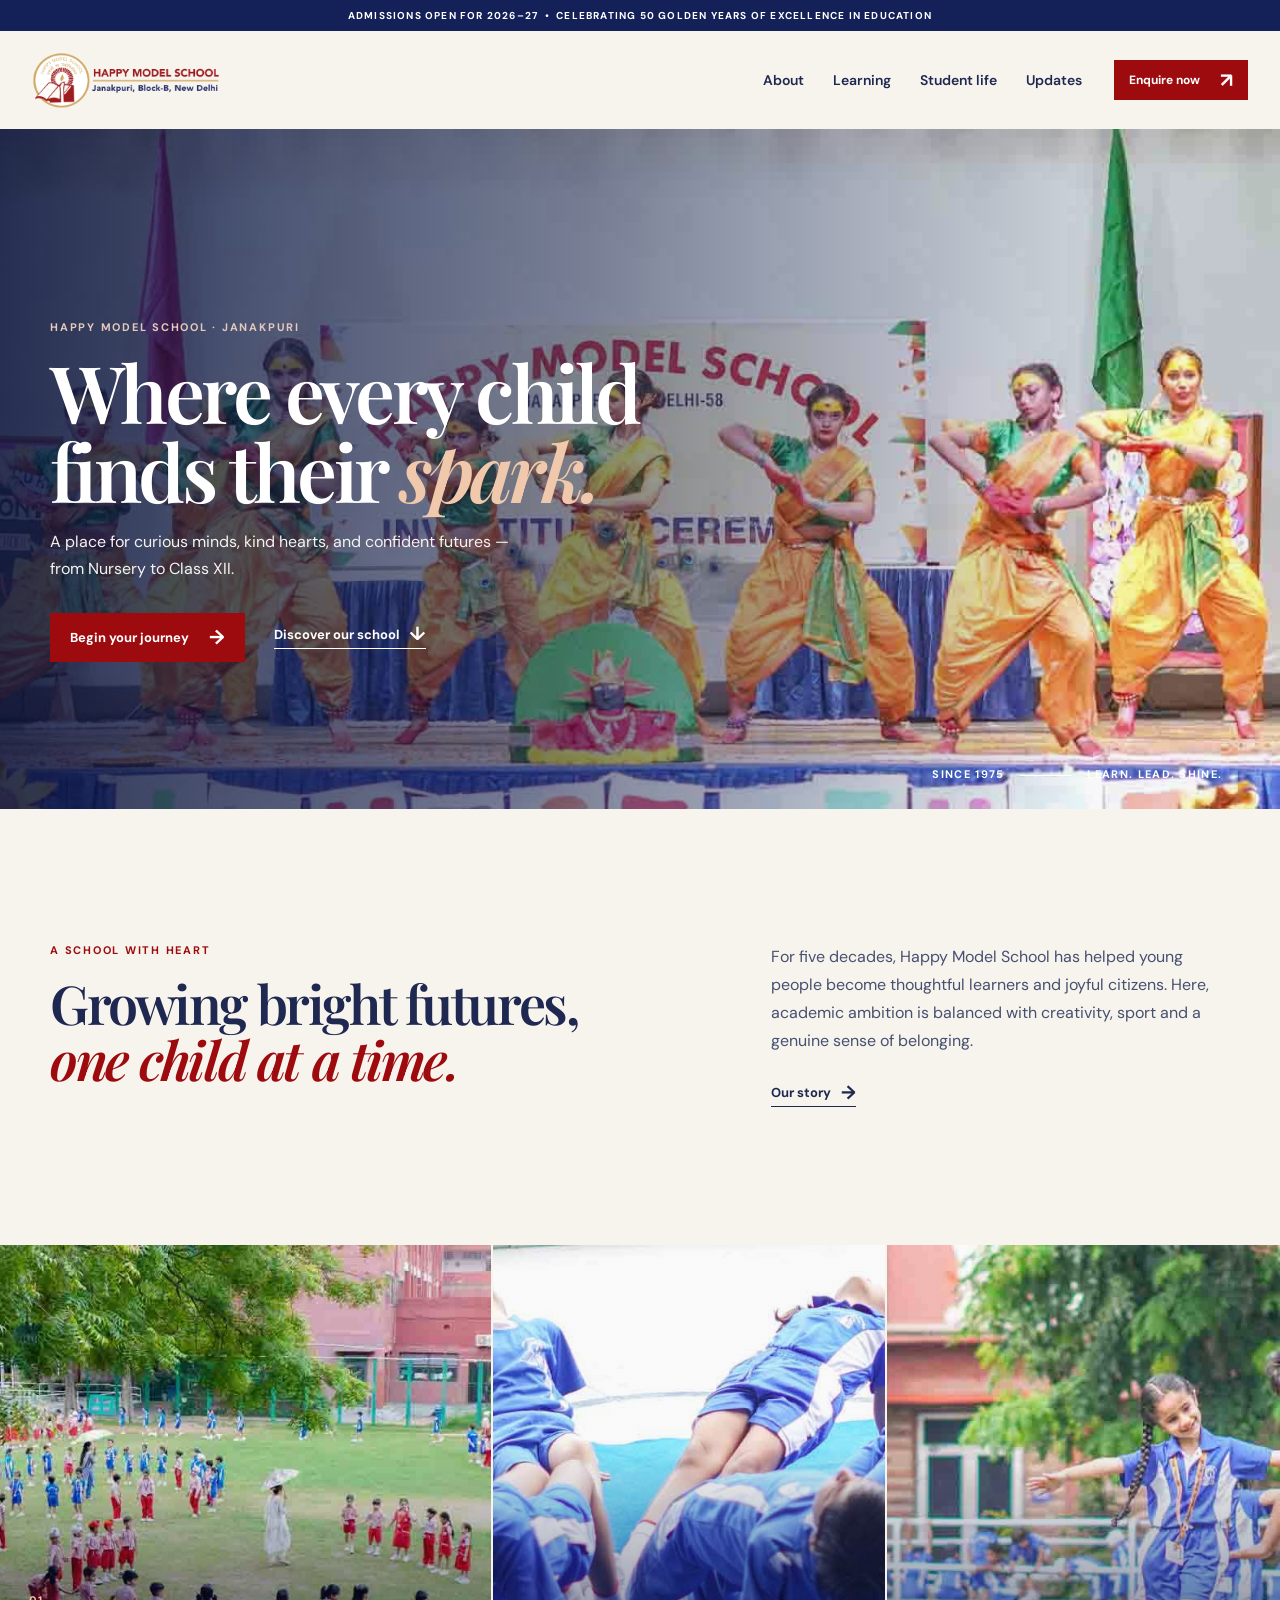
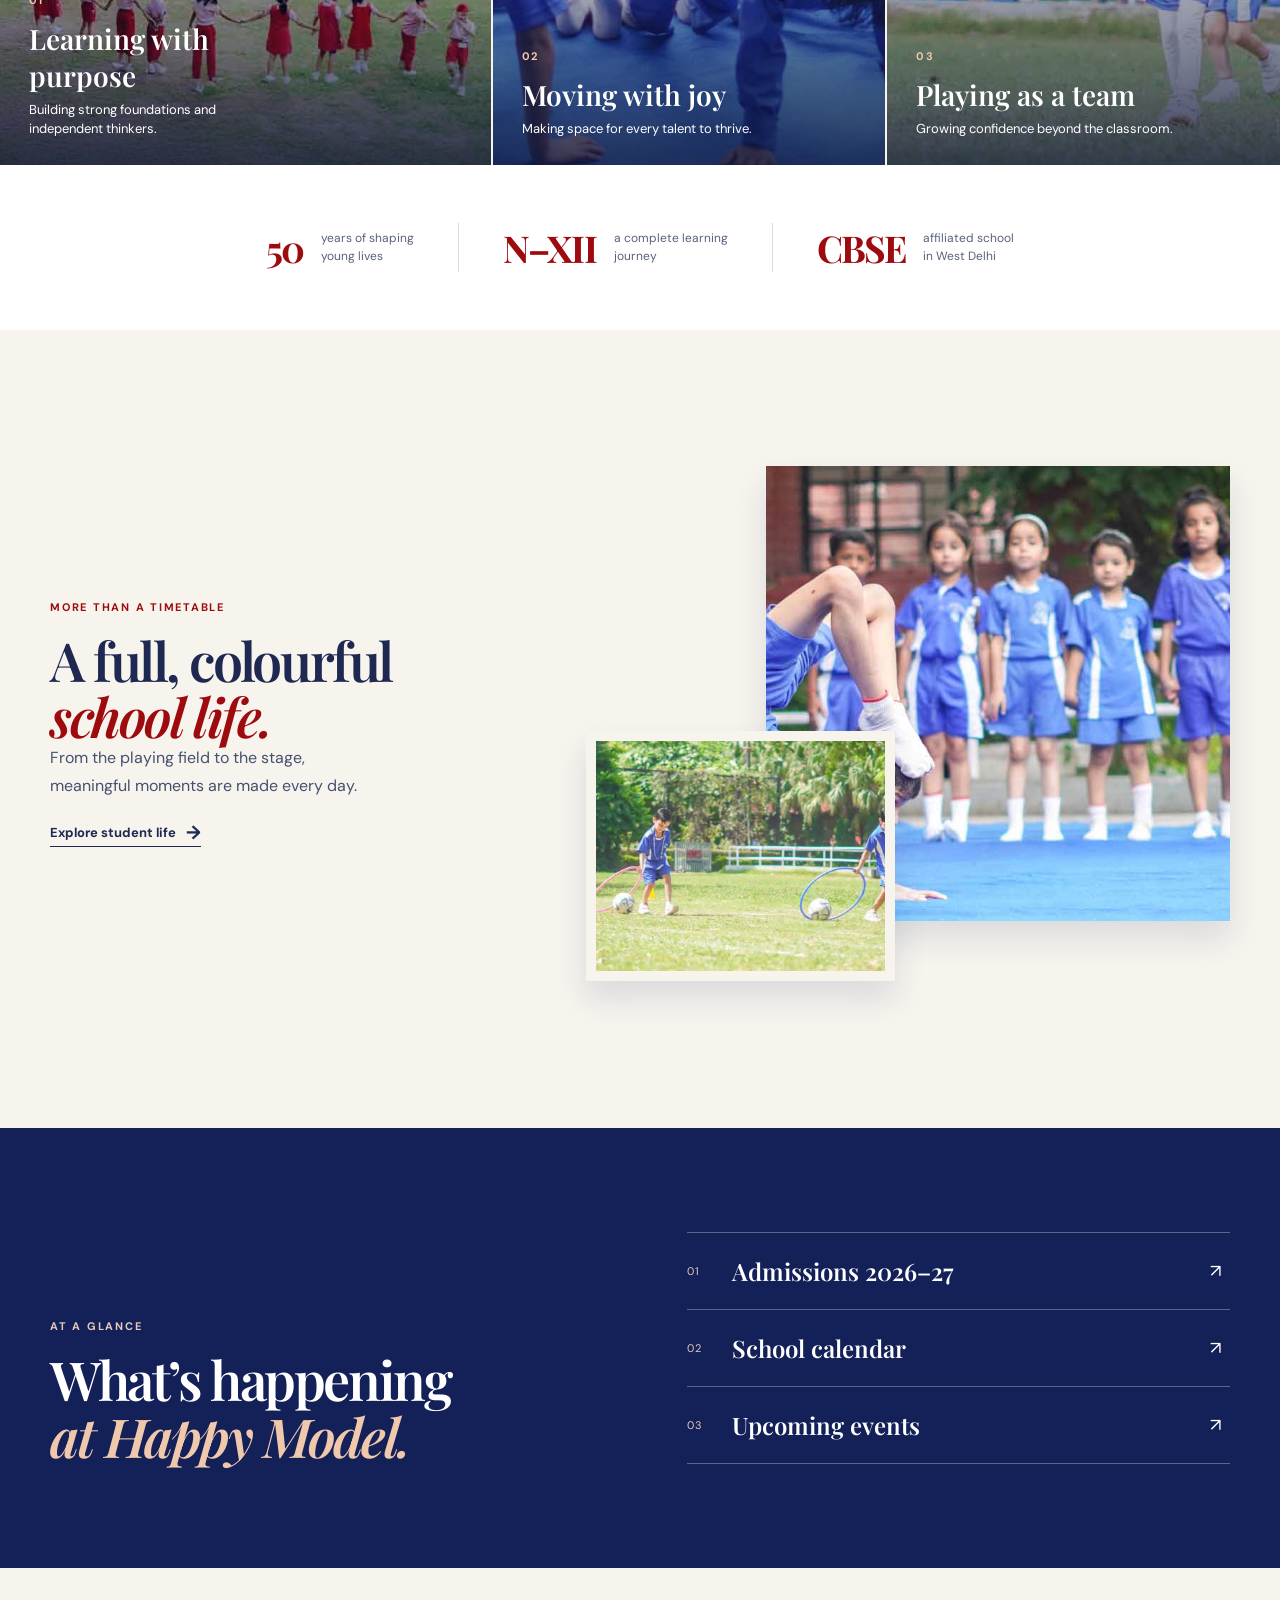
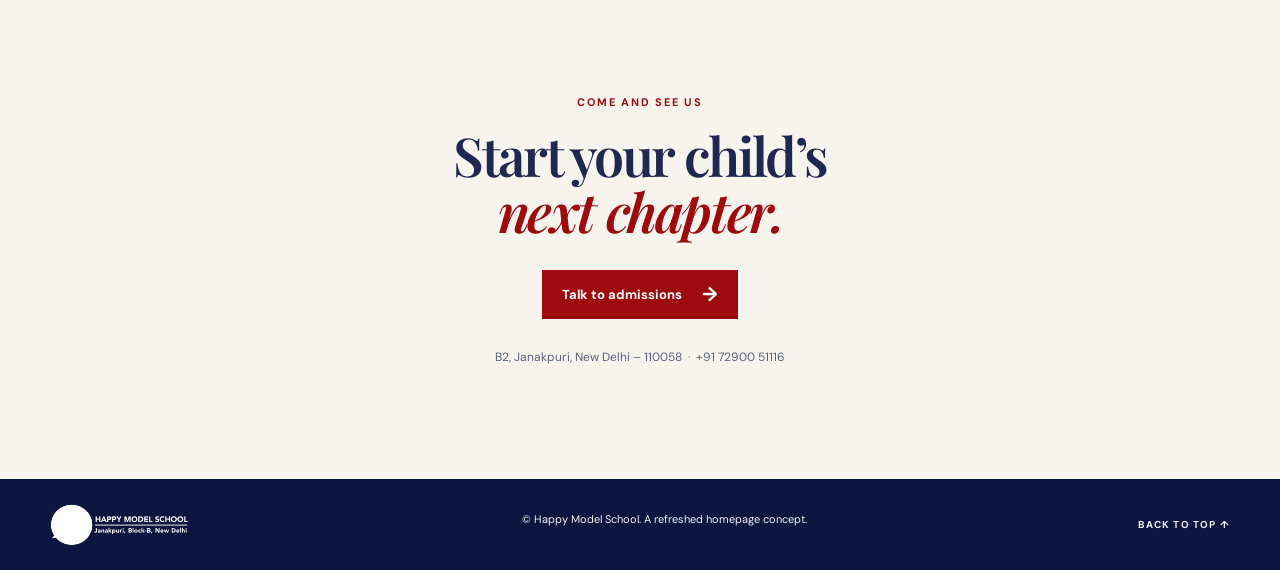
==== index.html @ eb5e6463 "Done making website" ====
<!doctype html>
<html lang="en">

<head>
  <meta charset="utf-8">
  <meta name="viewport" content="width=device-width, initial-scale=1">
  <meta name="description" content="A refined homepage concept for Happy Model School.">
  <title>Happy Model School — Home</title>
  <link rel="stylesheet" href="styles.css">
</head>

<body>
  <a class="skip-link" href="#main">Skip to content</a>

  <header class="site-header">
    <div class="announcement">Admissions open for 2026–27 &nbsp;•&nbsp; Celebrating 50 golden years of excellence in
      education</div>
    <div class="nav-shell">
      <a class="brand" href="#top" aria-label="Happy Model School home">
        <!-- image7: the existing Happy Model School logo -->
        <img src="images/image7-school-logo.png" alt="Happy Model School">
      </a>
      <nav aria-label="Main navigation">
        <a href="#about">About</a>
        <a href="#learning">Learning</a>
        <a href="#life">Student life</a>
        <a href="#updates">Updates</a>
      </nav>
      <a class="button button-small" href="#enquire">Enquire now <span>↗</span></a>
    </div>
  </header>

  <main id="main">
    <section class="hero" id="top">
      <!-- image1: students performing a cultural dance at the school ceremony -->
      <img class="hero-image" src="images/image1-cultural-dance.jpg"
        alt="Students performing a cultural dance on stage">
      <div class="hero-wash"></div>
      <div class="hero-copy wrap">
        <p class="eyebrow eyebrow-light">Happy Model School · Janakpuri</p>
        <h1>Where every child<br>finds their <em>spark.</em></h1>
        <p class="hero-description">A place for curious minds, kind hearts, and confident futures — from Nursery to
          Class XII.</p>
        <div class="hero-actions">
          <a class="button" href="#enquire">Begin your journey <span>→</span></a>
          <a class="text-link text-link-light" href="#about">Discover our school <span>↓</span></a>
        </div>
      </div>
      <div class="hero-caption">Since 1975 <span></span> Learn. Lead. Shine.</div>
    </section>

    <section class="welcome wrap" id="about">
      <div>
        <p class="eyebrow">A school with heart</p>
        <h2>Growing bright futures,<br><em>one child at a time.</em></h2>
      </div>
      <div class="welcome-copy">
        <p>For five decades, Happy Model School has helped young people become thoughtful learners and joyful citizens.
          Here, academic ambition is balanced with creativity, sport and a genuine sense of belonging.</p>
        <a class="text-link" href="#learning">Our story <span>→</span></a>
      </div>
    </section>

    <section class="feature-grid" id="learning">
      <article class="feature-card feature-card-tall">
        <!-- image3: students gathered for an outdoor school assembly -->
        <img src="images/image3-school-assembly.jpg" alt="Students assembled on the school grounds">
        <div class="feature-label"><span>01</span>
          <h3>Learning with purpose</h3>
          <p>Building strong foundations and independent thinkers.</p>
        </div>
      </article>
      <article class="feature-card">
        <!-- image4: children participating in a gymnastics class -->
        <img src="images/image4-gymnastics-class.jpg" alt="Children practising gymnastics together">
        <div class="feature-label"><span>02</span>
          <h3>Moving with joy</h3>
          <p>Making space for every talent to thrive.</p>
        </div>
      </article>
      <article class="feature-card">
        <!-- image2: students playing football on the school field -->
        <img src="images/image2-football-training.jpg" alt="Students playing football outdoors">
        <div class="feature-label"><span>03</span>
          <h3>Playing as a team</h3>
          <p>Growing confidence beyond the classroom.</p>
        </div>
      </article>
    </section>

    <section class="numbers" aria-label="School highlights">
      <div><strong>50</strong><span>years of shaping<br>young lives</span></div>
      <div><strong>N–XII</strong><span>a complete learning<br>journey</span></div>
      <div><strong>CBSE</strong><span>affiliated school<br>in West Delhi</span></div>
    </section>

    <section class="life wrap" id="life">
      <div class="life-heading">
        <p class="eyebrow">More than a timetable</p>
        <h2>A full, colourful<br><em>school life.</em></h2>
        <p>From the playing field to the stage, meaningful moments are made every day.</p>
        <a class="text-link" href="#updates">Explore student life <span>→</span></a>
      </div>
      <div class="life-images">
        <!-- image5: a student demonstrating an acrobatics move -->
        <img class="life-large" src="images/image5-acrobatics-practice.jpg"
          alt="Student practising an acrobatic movement">
        <!-- image6: students practicing football skills -->
        <img class="life-small" src="images/image6-football-skills.jpg" alt="Students practising football skills">
      </div>
    </section>

    <section class="updates" id="updates">
      <div class="wrap updates-inner">
        <div>
          <p class="eyebrow eyebrow-light">At a glance</p>
          <h2>What’s happening<br><em>at Happy Model.</em></h2>
        </div>
        <div class="update-list">
          <a href="#enquire"><span>01</span><strong>Admissions 2026–27</strong><i>↗</i></a>
          <a href="#enquire"><span>02</span><strong>School calendar</strong><i>↗</i></a>
          <a href="#enquire"><span>03</span><strong>Upcoming events</strong><i>↗</i></a>
        </div>
      </div>
    </section>

    <section class="enquire wrap" id="enquire">
      <p class="eyebrow">Come and see us</p>
      <h2>Start your child’s<br><em>next chapter.</em></h2>
      <a class="button" href="mailto:happymodel16@gmail.com">Talk to admissions <span>→</span></a>
      <p class="enquire-note">B2, Janakpuri, New Delhi – 110058 &nbsp;·&nbsp; +91 72900 51116</p>
    </section>
  </main>

  <footer>
    <a class="brand footer-brand" href="#top"><img src="images/image7-school-logo.png" alt="Happy Model School"></a>
    <p>© Happy Model School. A refreshed homepage concept.</p>
    <a href="#top">Back to top ↑</a>
  </footer>
</body>

</html>
---- styles.css ----
@import url('https://fonts.googleapis.com/css2?family=DM+Sans:wght@400;500;600;700&family=Playfair+Display:ital,wght@0,600;0,700;1,600;1,700&display=swap');

:root {
    --navy: #142159;
    --navy-deep: #0c163f;
    --wine: #9e0b0f;
    --cream: #f7f4ee;
    --ink: #1f2851;
    --line: rgba(20, 33, 89, .17);
}

* {
    box-sizing: border-box;
}

html {
    scroll-behavior: smooth;
}

body {
    margin: 0;
    color: var(--ink);
    background: var(--cream);
    font-family: 'DM Sans', Arial, sans-serif;
}

a {
    color: inherit;
    text-decoration: none;
}

.wrap {
    width: min(1180px, calc(100% - 64px));
    margin: auto;
}

.skip-link {
    position: absolute;
    left: -999px;
}

.skip-link:focus {
    left: 16px;
    top: 16px;
    z-index: 10;
    background: #fff;
    padding: 10px;
}

.announcement {
    padding: 9px 24px;
    text-align: center;
    background: var(--navy);
    color: #fff;
    text-transform: uppercase;
    font-size: 10px;
    font-weight: 700;
    letter-spacing: .12em;
}

.nav-shell {
    min-height: 98px;
    width: min(1290px, calc(100% - 64px));
    margin: auto;
    display: flex;
    align-items: center;
    justify-content: space-between;
    gap: 32px;
}

.brand img {
    display: block;
    width: 190px;
    max-height: 68px;
    object-fit: contain;
    object-position: left center;
}

nav {
    display: flex;
    gap: 29px;
    margin-left: auto;
}

nav a {
    position: relative;
    font-size: 14px;
    font-weight: 600;
}

nav a::after {
    content: '';
    position: absolute;
    left: 0;
    right: 100%;
    bottom: -7px;
    height: 2px;
    background: var(--wine);
    transition: right .25s;
}

nav a:hover::after {
    right: 0;
}

.button {
    display: inline-flex;
    align-items: center;
    gap: 20px;
    padding: 16px 20px;
    background: var(--wine);
    color: #fff;
    font-weight: 700;
    font-size: 13px;
    transition: transform .2s, background .2s;
}

.button:hover {
    transform: translateY(-2px);
    background: #7f080c;
}

.button span {
    font-size: 20px;
    line-height: 10px;
}

.button-small {
    padding: 12px 15px;
    font-size: 12px;
}

.eyebrow {
    margin: 0 0 18px;
    color: var(--wine);
    text-transform: uppercase;
    letter-spacing: .16em;
    font-size: 11px;
    font-weight: 700;
}

.eyebrow-light {
    color: #e4c9bd;
}

h1,
h2,
h3,
p {
    margin-top: 0;
}

h1,
h2 {
    font-family: 'Playfair Display', Georgia, serif;
    font-weight: 600;
    letter-spacing: -.045em;
}

em {
    color: var(--wine);
}

.hero {
    position: relative;
    min-height: 680px;
    color: #fff;
    overflow: hidden;
    display: grid;
    align-items: center;
}

.hero-image,
.hero-wash {
    position: absolute;
    inset: 0;
    width: 100%;
    height: 100%;
}

.hero-image {
    object-fit: cover;
    object-position: center;
    filter: saturate(.86);
}

.hero-wash {
    background: linear-gradient(90deg, rgba(8, 17, 57, .85) 0%, rgba(8, 17, 57, .49) 46%, rgba(8, 17, 57, .03) 85%);
}

.hero-copy {
    position: relative;
    z-index: 1;
    padding-top: 44px;
}

.hero h1 {
    max-width: 760px;
    margin-bottom: 20px;
    font-size: clamp(48px, 6.2vw, 87px);
    line-height: .99;
    color: #fff;
}

.hero h1 em {
    color: #f0c8ab;
}

.hero-description {
    max-width: 480px;
    color: #f5f3f0;
    line-height: 1.65;
    font-size: 16px;
}

.hero-actions {
    display: flex;
    align-items: center;
    gap: 29px;
    margin-top: 31px;
}

.text-link {
    display: inline-flex;
    align-items: center;
    gap: 10px;
    padding-bottom: 5px;
    border-bottom: 1px solid currentColor;
    font-size: 13px;
    font-weight: 700;
}

.text-link span {
    font-size: 19px;
    line-height: 12px;
}

.text-link-light {
    color: #fff;
}

.hero-caption {
    z-index: 1;
    position: absolute;
    bottom: 28px;
    right: 4.5%;
    font-size: 11px;
    letter-spacing: .12em;
    text-transform: uppercase;
    font-weight: 700;
}

.hero-caption span {
    display: inline-block;
    width: 52px;
    height: 1px;
    background: #fff;
    vertical-align: middle;
    margin: 0 11px;
}

.welcome {
    display: grid;
    grid-template-columns: 1.05fr .8fr;
    justify-content: space-between;
    gap: 10%;
    padding: 134px 0;
}

h2 {
    margin-bottom: 0;
    font-size: clamp(37px, 4.2vw, 61px);
    line-height: 1.05;
}

.welcome-copy {
    align-self: end;
    padding-bottom: 4px;
}

.welcome-copy p,
.life-heading>p:not(.eyebrow) {
    font-size: 16px;
    line-height: 1.75;
    color: #46506f;
}

.welcome-copy .text-link {
    margin-top: 13px;
}

.feature-grid {
    display: grid;
    grid-template-columns: 1.25fr 1fr 1fr;
    gap: 2px;
    background: var(--cream);
}

.feature-card {
    position: relative;
    min-height: 405px;
    overflow: hidden;
    color: #fff;
}

.feature-card-tall {
    min-height: 520px;
}

.feature-card img {
    position: absolute;
    inset: 0;
    height: 100%;
    width: 100%;
    object-fit: cover;
    transition: transform .45s;
}

.feature-card::after {
    content: '';
    position: absolute;
    inset: 0;
    background: linear-gradient(0deg, rgba(9, 17, 53, .8), rgba(9, 17, 53, .02) 61%);
}

.feature-card:hover img {
    transform: scale(1.045);
}

.feature-label {
    position: absolute;
    bottom: 26px;
    left: 29px;
    z-index: 1;
    max-width: 260px;
}

.feature-label span {
    color: #f1c7af;
    font-weight: 700;
    font-size: 11px;
    letter-spacing: .12em;
}

.feature-label h3 {
    margin: 11px 0 7px;
    font-family: 'Playfair Display', Georgia, serif;
    font-size: 28px;
    font-weight: 600;
}

.feature-label p {
    margin: 0;
    font-size: 13px;
    line-height: 1.45;
}

.numbers {
    display: flex;
    justify-content: center;
    gap: 0;
    padding: 58px 30px;
    background: #fff;
}

.numbers div {
    min-width: 220px;
    padding: 0 44px;
    display: flex;
    gap: 18px;
    align-items: center;
    border-right: 1px solid var(--line);
}

.numbers div:last-child {
    border: 0;
}

.numbers strong {
    color: var(--wine);
    font-family: 'Playfair Display', Georgia, serif;
    font-size: 37px;
    letter-spacing: -.05em;
}

.numbers span {
    color: #59617c;
    font-size: 12px;
    line-height: 1.45;
}

.life {
    display: grid;
    grid-template-columns: .8fr 1.2fr;
    gap: 9%;
    padding: 136px 0 147px;
    align-items: center;
}

.life-heading>p:not(.eyebrow) {
    max-width: 335px;
}

.life-heading .text-link {
    margin-top: 8px;
}

.life-images {
    min-height: 515px;
    position: relative;
}

.life-images img {
    object-fit: cover;
    box-shadow: 0 17px 30px rgba(20, 33, 89, .12);
}

.life-large {
    height: 455px;
    width: 72%;
    position: absolute;
    top: 0;
    right: 0;
}

.life-small {
    position: absolute;
    width: 48%;
    height: 250px;
    left: 0;
    bottom: 0;
    border: 10px solid var(--cream);
}

.updates {
    padding: 104px 0;
    color: #fff;
    background: var(--navy);
}

.updates-inner {
    display: grid;
    grid-template-columns: 1fr 1fr;
    gap: 8%;
    align-items: end;
}

.updates h2 {
    color: #fff;
}

.updates h2 em {
    color: #f0c8ab;
}

.update-list {
    border-top: 1px solid rgba(255, 255, 255, .3);
}

.update-list a {
    display: grid;
    grid-template-columns: 45px 1fr 20px;
    align-items: center;
    padding: 22px 0;
    border-bottom: 1px solid rgba(255, 255, 255, .3);
    transition: padding .2s, color .2s;
}

.update-list a:hover {
    padding-left: 8px;
    color: #f0c8ab;
}

.update-list span {
    color: #e4c9bd;
    font-size: 11px;
    letter-spacing: .1em;
}

.update-list strong {
    font-family: 'Playfair Display', Georgia, serif;
    font-size: 24px;
    font-weight: 600;
}

.update-list i {
    font-size: 18px;
    font-style: normal;
}

.enquire {
    text-align: center;
    padding: 127px 0 114px;
}

.enquire h2 {
    margin-bottom: 30px;
}

.enquire-note {
    margin: 30px 0 0;
    color: #59617c;
    font-size: 12px;
}

footer {
    display: flex;
    align-items: center;
    justify-content: space-between;
    gap: 30px;
    padding: 24px max(32px, calc((100% - 1180px)/2));
    color: #f0f0f4;
    background: var(--navy-deep);
    font-size: 11px;
}

.footer-brand img {
    width: 140px;
    filter: brightness(0) invert(1);
}

footer a:last-child {
    text-transform: uppercase;
    font-size: 10px;
    font-weight: 700;
    letter-spacing: .12em;
}

@media (max-width:800px) {
    .nav-shell {
        min-height: 80px;
        width: calc(100% - 36px);
    }

    .brand img {
        width: 155px;
    }

    nav {
        display: none;
    }

    .button-small {
        margin-left: auto;
    }

    .hero {
        min-height: 630px;
    }

    .hero-caption {
        display: none;
    }

    .welcome,
    .life,
    .updates-inner {
        grid-template-columns: 1fr;
    }

    .welcome {
        gap: 34px;
        padding: 88px 0;
    }

    .feature-grid {
        grid-template-columns: 1fr;
    }

    .feature-card,
    .feature-card-tall {
        min-height: 390px;
    }

    .numbers {
        justify-content: stretch;
        padding: 38px 18px;
    }

    .numbers div {
        min-width: 0;
        flex: 1;
        padding: 0 15px;
        gap: 8px;
        flex-direction: column;
        align-items: flex-start;
    }

    .numbers strong {
        font-size: 29px;
    }

    .life {
        padding: 87px 0 100px;
        gap: 52px;
    }

    .updates {
        padding: 80px 0;
    }

    .updates-inner {
        gap: 41px;
    }
}

@media (max-width:520px) {
    .wrap {
        width: calc(100% - 40px);
    }

    .announcement {
        font-size: 8px;
        padding: 8px 16px;
        line-height: 1.4;
    }

    .nav-shell {
        width: calc(100% - 40px);
    }

    .brand img {
        width: 135px;
    }

    .button-small {
        padding: 10px 11px;
        font-size: 10px;
        gap: 8px;
    }

    .hero {
        min-height: 610px;
    }

    .hero-wash {
        background: linear-gradient(90deg, rgba(8, 17, 57, .83), rgba(8, 17, 57, .22));
    }

    .hero h1 {
        font-size: 49px;
    }

    .hero-actions {
        align-items: flex-start;
        flex-direction: column;
        gap: 23px;
    }

    .hero-description {
        font-size: 14px;
    }

    .feature-label {
        left: 22px;
        bottom: 21px;
    }

    .feature-label h3 {
        font-size: 26px;
    }

    .numbers {
        overflow: hidden;
    }

    .numbers span {
        font-size: 10px;
    }

    .life-images {
        min-height: 410px;
    }

    .life-large {
        height: 365px;
        width: 79%;
    }

    .life-small {
        height: 180px;
        width: 56%;
        border-width: 7px;
    }

    .update-list strong {
        font-size: 21px;
    }

    footer {
        flex-direction: column;
        text-align: center;
        gap: 12px;
    }
}
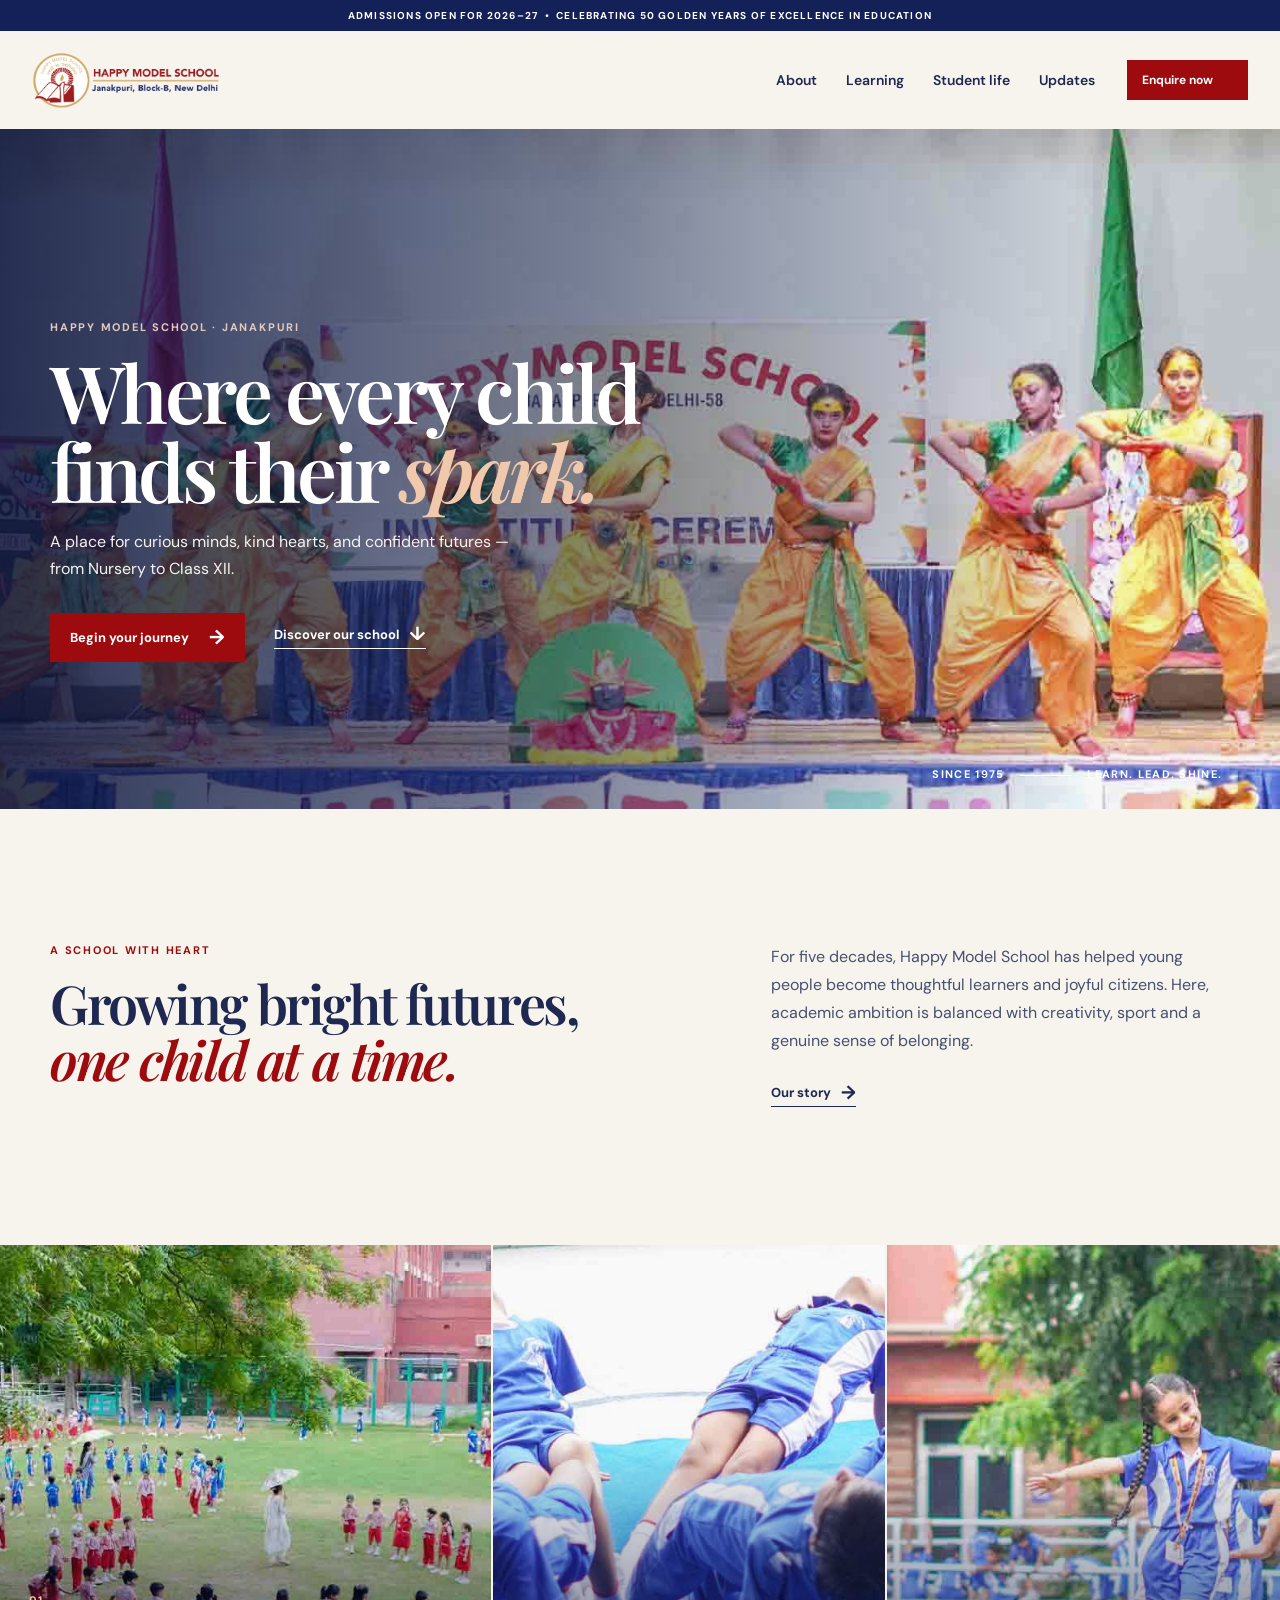
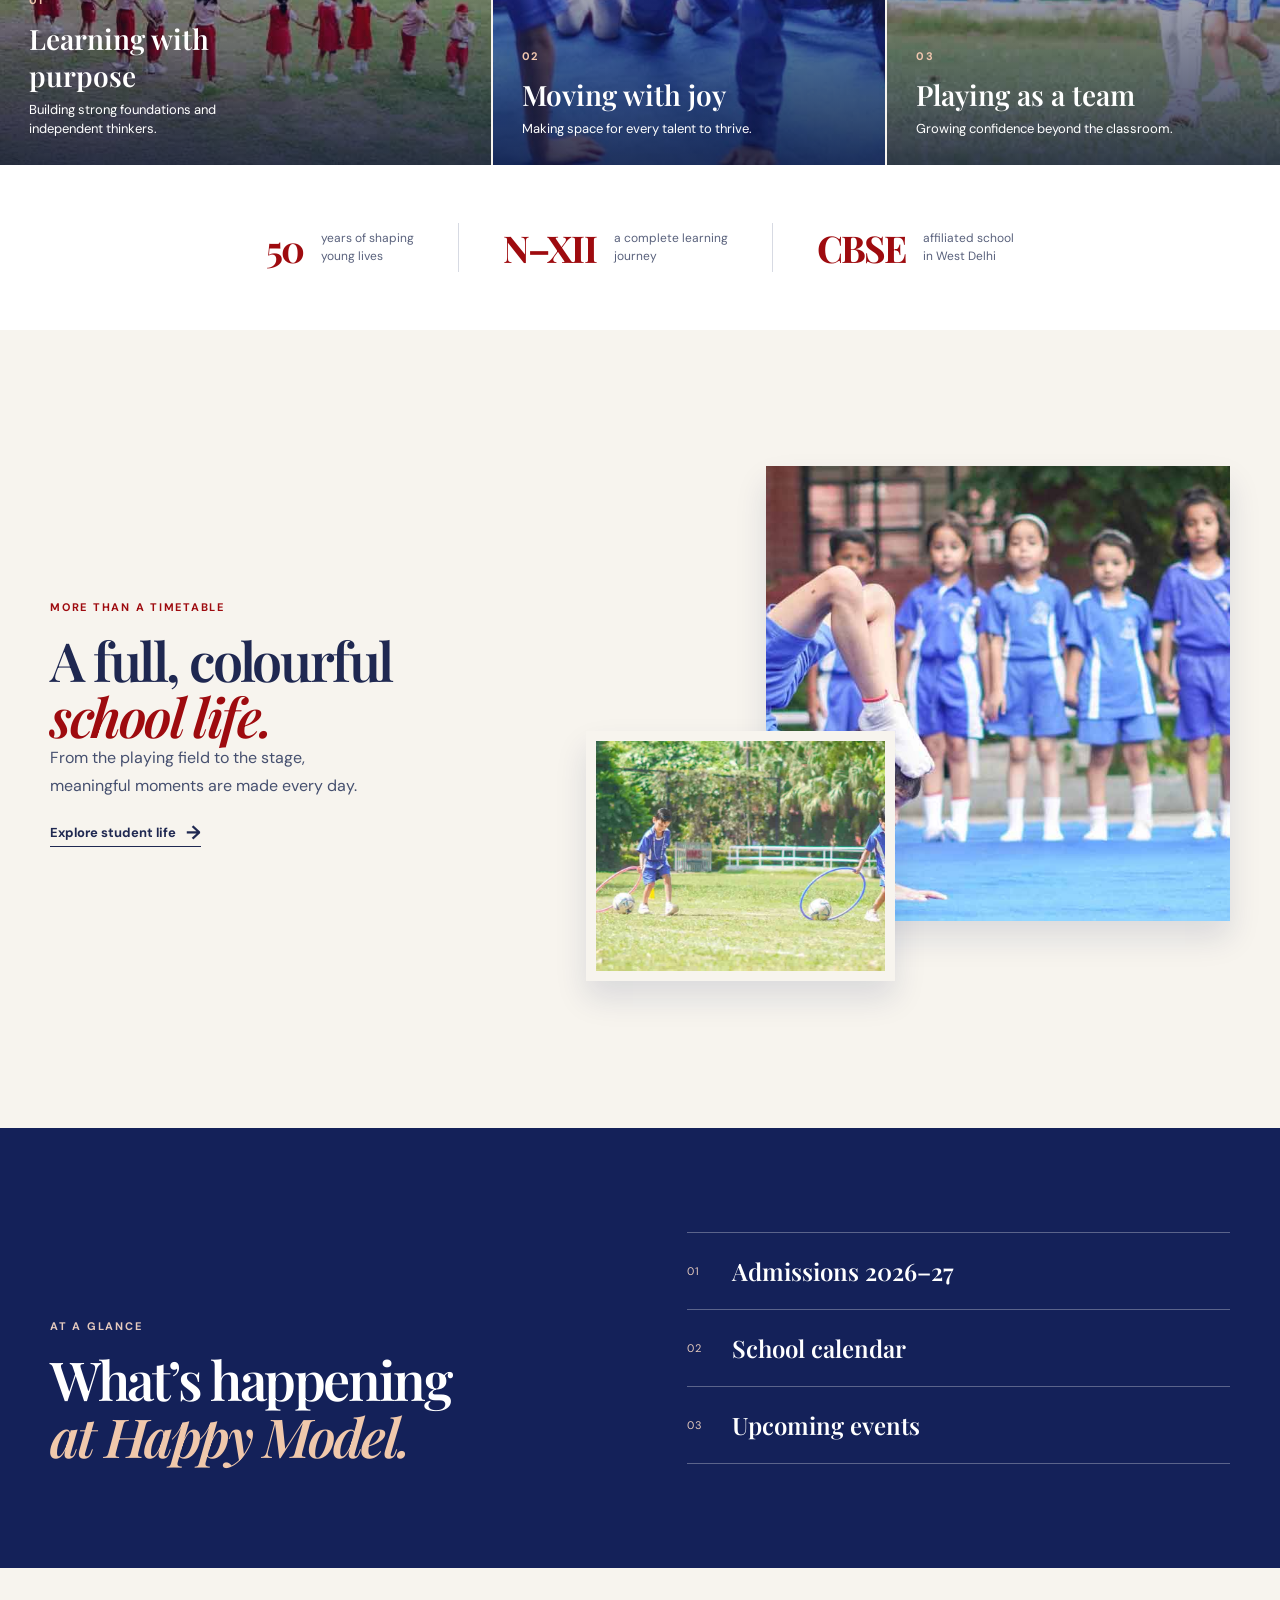
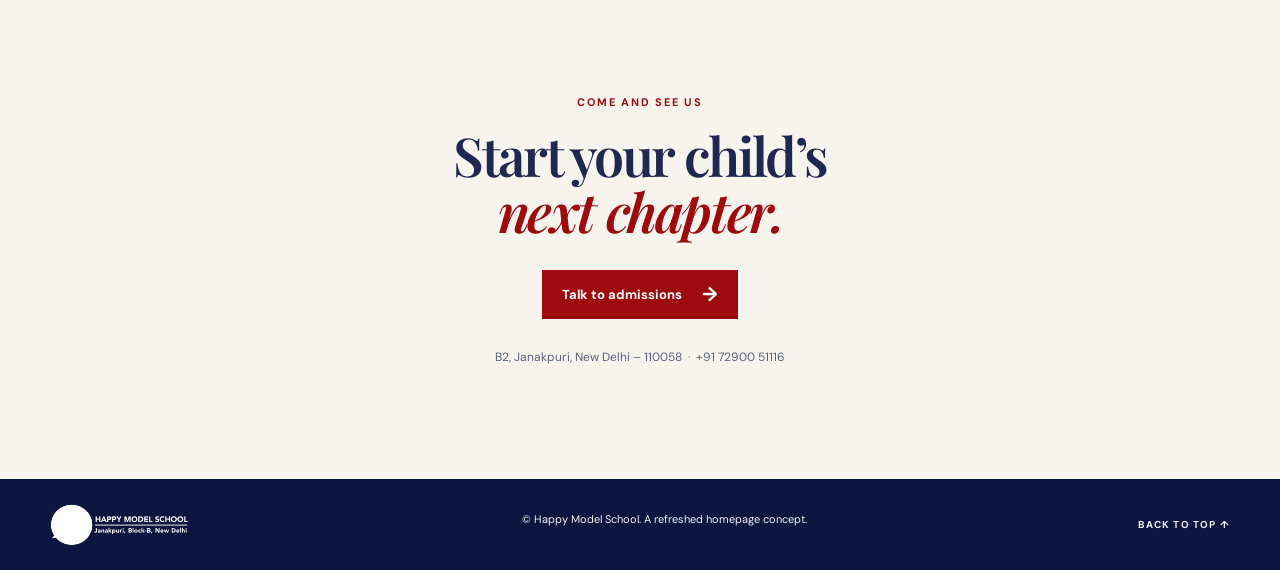
==== commit e3bca653: "Update index.html" ====
--- a/index.html
+++ b/index.html
@@ -26,7 +26,7 @@
         <a href="#life">Student life</a>
         <a href="#updates">Updates</a>
       </nav>
-      <a class="button button-small" href="#enquire">Enquire now <span>↗</span></a>
+      <a class="button button-small" href="#enquire">Enquire now <span></span></a>
     </div>
   </header>
 
@@ -117,9 +117,9 @@
           <h2>What’s happening<br><em>at Happy Model.</em></h2>
         </div>
         <div class="update-list">
-          <a href="#enquire"><span>01</span><strong>Admissions 2026–27</strong><i>↗</i></a>
-          <a href="#enquire"><span>02</span><strong>School calendar</strong><i>↗</i></a>
-          <a href="#enquire"><span>03</span><strong>Upcoming events</strong><i>↗</i></a>
+          <a href="#enquire"><span>01</span><strong>Admissions 2026–27</strong><i></i></a>
+          <a href="#enquire"><span>02</span><strong>School calendar</strong><i></i></a>
+          <a href="#enquire"><span>03</span><strong>Upcoming events</strong><i></i></a>
         </div>
       </div>
     </section>
